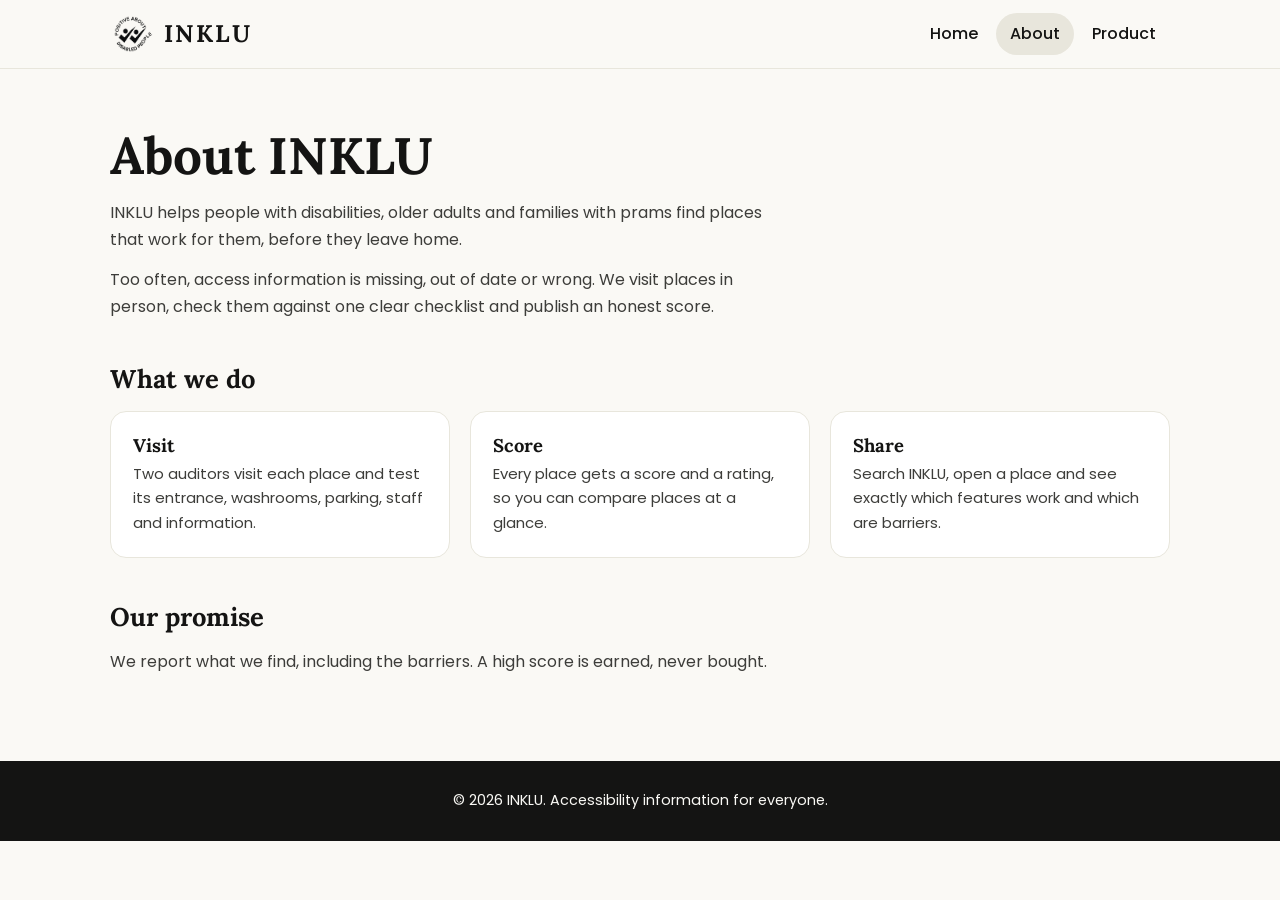
==== about.html @ 7511d856 "Add files via upload" ====
<!DOCTYPE html>
<html lang="en">
<head>
<meta charset="utf-8">
<meta name="viewport" content="width=device-width,initial-scale=1">
<title>About – INKLU</title>
<link href="https://fonts.googleapis.com/css2?family=Lora:wght@500;700&family=Poppins:wght@400;500;600&display=swap" rel="stylesheet">
<link rel="stylesheet" href="style.css">
</head>
<body>
<a class="skip" href="#main">Skip to content</a>
<header><div class="wrap">
  <a class="brand" href="index.html"><img class="logo" src="inklu%20logo.png" alt="">INKLU</a>
  <nav aria-label="Main"><a href="index.html">Home</a><a href="about.html" aria-current="page">About</a><a href="product.html">Product</a></nav>
</div></header>

<main id="main" class="page"><div class="wrap">
  <h1>About INKLU</h1>
  <p>INKLU helps people with disabilities, older adults and families with prams find places that work for them, before they leave home.</p>
  <p>Too often, access information is missing, out of date or wrong. We visit places in person, check them against one clear checklist and publish an honest score.</p>

  <h2>What we do</h2>
  <div class="cols">
    <div class="box"><h3>Visit</h3><p>Two auditors visit each place and test its entrance, washrooms, parking, staff and information.</p></div>
    <div class="box"><h3>Score</h3><p>Every place gets a score and a rating, so you can compare places at a glance.</p></div>
    <div class="box"><h3>Share</h3><p>Search INKLU, open a place and see exactly which features work and which are barriers.</p></div>
  </div>

  <h2>Our promise</h2>
  <p>We report what we find, including the barriers. A high score is earned, never bought.</p>
</div></main>

<footer><div class="wrap">© 2026 INKLU. Accessibility information for everyone.</div></footer>
<script src="script.js"></script>
</body>
</html>
---- style.css ----
/* INKLU – palette follows Claude's marketing colours */
:root {
    --bg: #faf9f5;
    --sand: #e8e6dc;
    --ink: #141413;
    --ink2: #3d3d3a;
    --gray: #b0aea5;
    --clay: #d97757;
    --clay-d: #a8492a;
    --blue: #6a9bcc;
    --green: #788c5d;
    --r: 16px
}

* {
    box-sizing: border-box;
    margin: 0
}

body {
    font: 16px/1.65 Poppins, system-ui, sans-serif;
    background: var(--bg);
    color: var(--ink)
}

h1,
h2,
h3,
.brand {
    font-family: Lora, Georgia, serif;
    line-height: 1.2
}

a {
    color: var(--clay-d)
}

:focus-visible {
    outline: 3px solid var(--blue);
    outline-offset: 3px
}

.skip {
    position: absolute;
    left: -999px
}

.skip:focus {
    left: 8px;
    top: 8px;
    background: #fff;
    padding: 8px 12px;
    z-index: 20
}

.wrap {
    max-width: 1100px;
    margin: auto;
    padding: 0 20px
}

header {
    background: var(--bg);
    border-bottom: 1px solid var(--sand);
    position: sticky;
    top: 0;
    z-index: 5
}

header .wrap {
    display: flex;
    align-items: center;
    justify-content: space-between;
    gap: 8px 16px;
    flex-wrap: wrap;
    min-height: 68px
}

.brand {
    display: flex;
    align-items: center;
    gap: 10px;
    font-size: 1.5rem;
    font-weight: 700;
    letter-spacing: .08em;
    color: var(--ink);
    text-decoration: none
}

.logo {
    width: 44px;
    height: 44px;
    display: block
}

.brand .logo {
    object-fit: contain;
    mix-blend-mode: multiply
}

nav {
    display: flex;
    gap: 4px
}

nav a {
    padding: 8px 14px;
    border-radius: 99px;
    color: var(--ink);
    text-decoration: none;
    font-weight: 500
}

nav a:hover,
nav a[aria-current] {
    background: var(--sand)
}

.hero {
    text-align: center;
    padding: 56px 0 0
}

.hero h1,
.page h1 {
    font-size: clamp(2rem, 5vw, 3.2rem)
}

.hero p {
    max-width: 560px;
    margin: 14px auto 26px;
    color: var(--ink2)
}

form {
    display: flex;
    max-width: 520px;
    margin: auto;
    border: 2px solid var(--ink);
    border-radius: 99px;
    background: #fff;
    overflow: hidden
}

.search-sticky {
    position: sticky;
    top: 68px;
    z-index: 4;
    padding-bottom: 28px;
    background: var(--bg)
}

form:focus-within {
    border-color: var(--clay-d);
    box-shadow: 0 0 0 3px #d9775766
}

form input {
    flex: 1;
    min-width: 0;
    border: 0;
    padding: 12px 20px;
    font: inherit;
    background: none
}

form input:focus {
    outline: none
}

form button {
    border: 0;
    background: var(--clay);
    color: var(--ink);
    padding: 0 20px;
    cursor: pointer
}

form button:hover {
    background: var(--ink);
    color: var(--bg)
}

.empty {
    text-align: center;
    color: var(--ink2);
    padding: 24px
}

.grid {
    list-style: none;
    padding: 0;
    display: grid;
    grid-template-columns: repeat(3, 1fr);
    gap: 24px;
    margin: 24px 0 64px
}

@media(max-width:900px) {
    .grid {
        grid-template-columns: repeat(2, 1fr)
    }
}

@media(max-width:580px) {
    .grid {
        grid-template-columns: 1fr
    }
}

.card {
    width: 100%;
    height: 100%;
    display: flex;
    flex-direction: column;
    gap: 6px;
    text-align: left;
    font: inherit;
    color: inherit;
    background: #fff;
    border: 1px solid var(--sand);
    border-radius: var(--r);
    padding: 12px 12px 18px;
    cursor: pointer;
    transition: transform .25s, box-shadow .25s, border-color .25s
}

.card:hover,
.card:focus-visible {
    transform: translateY(-6px);
    box-shadow: 0 14px 28px #14141322;
    border-color: var(--clay)
}

.thumb {
    display: grid;
    place-items: center;
    aspect-ratio: 4/3;
    background: var(--sand);
    border-radius: 10px;
    overflow: hidden;
    color: var(--ink2);
    margin-bottom: 6px
}

.thumb:empty::before {
    content: "Photo"
}

.thumb img {
    width: 100%;
    height: 100%;
    object-fit: cover;
    transition: transform .4s
}

.card:hover img {
    transform: scale(1.06)
}

.card-name {
    font: 700 1.15rem Lora, Georgia, serif
}

.card-desc {
    flex: 1;
    color: var(--ink2);
    font-size: .92rem
}

.card-score {
    font-weight: 700;
    color: var(--clay-d)
}

dialog[open] {
    display: flex;
    flex-direction: column;
    margin: auto;
    border: 0;
    border-radius: 20px;
    padding: 0;
    width: min(790px, calc(94vw - 70px));
    height: min(90vh, 800px);
    max-height: 90vh;
    background: var(--bg);
    color: var(--ink);
    overflow: hidden
}

dialog::backdrop {
    background: #141413b8
}

.modal-in {
    position: relative;
    display: flex;
    flex: 1;
    flex-direction: column;
    min-height: 0;
    overflow: hidden;
    padding: 24px
}

#m-body {
    display: flex;
    flex: 1;
    flex-direction: column;
    min-height: 0;
    overflow: hidden
}

.close {
    position: absolute;
    top: 12px;
    right: 12px;
    width: 40px;
    height: 40px;
    border-radius: 50%;
    border: 0;
    background: var(--sand);
    font-size: 1.5rem;
    line-height: 1;
    cursor: pointer;
    z-index: 1
}

.close:hover {
    background: var(--clay)
}

.m-top {
    display: grid;
    grid-template-columns: 1fr 1.2fr;
    gap: 24px;
    flex: none;
    margin: 8px 0 12px
}

@media(max-width:640px) {
    .m-top {
        grid-template-columns: 1fr
    }

    .m-top .thumb {
        height: 180px;
        aspect-ratio: auto
    }
}

.m-top h2 {
    font-size: 1.7rem;
    padding-right: 44px;
    margin-bottom: 8px
}

.m-score {
    font-weight: 700;
    margin-top: 14px
}

.m-details {
    flex: 1;
    min-height: 0;
    overflow-y: auto;
    overscroll-behavior: contain
}

details {
    border: 1px solid var(--sand);
    border-radius: 12px;
    background: #fff;
    margin-top: 10px
}

summary {
    display: flex;
    gap: 12px;
    padding: 14px 16px;
    font-weight: 600;
    cursor: pointer;
    list-style: none
}

summary::-webkit-details-marker {
    display: none
}

summary span:first-child {
    flex: 1
}

summary::after {
    content: "\25B6";
    font-size: .8rem;
    transition: transform .2s
}

details[open] summary::after {
    transform: rotate(90deg)
}

details ul {
    list-style: none;
    padding: 0 16px 8px
}

details li {
    display: flex;
    justify-content: space-between;
    gap: 12px;
    padding: 9px 0;
    border-top: 1px solid var(--sand);
    font-size: .9rem
}

.chip {
    display: inline-block;
    margin-left: 6px;
    padding: 1px 12px;
    border-radius: 99px;
    background: var(--sand);
    color: var(--ink);
    font-size: .78rem;
    font-weight: 600;
    white-space: nowrap;
    height: fit-content
}

.Y,
.r0 {
    background: var(--green)
}

.N,
.r2 {
    background: var(--clay)
}

.r1 {
    background: var(--blue)
}

.r3 {
    background: var(--gray)
}

.page {
    padding: 56px 0 72px
}

.page>.wrap>p {
    max-width: 680px;
    margin: 14px 0;
    color: var(--ink2)
}

.page h2 {
    font-size: 1.6rem;
    margin: 44px 0 16px
}

.cols {
    display: grid;
    grid-template-columns: repeat(auto-fit, minmax(240px, 1fr));
    gap: 20px
}

.box {
    background: #fff;
    border: 1px solid var(--sand);
    border-radius: var(--r);
    padding: 22px;
    transition: transform .25s, box-shadow .25s
}

.box:hover {
    transform: translateY(-4px);
    box-shadow: 0 12px 24px #14141320
}

.box h3 {
    font-size: 1.15rem;
    margin-bottom: 6px
}

.box p {
    color: var(--ink2);
    font-size: .93rem
}

footer {
    background: var(--ink);
    color: var(--bg);
    padding: 28px 0;
    text-align: center;
    font-size: .9rem
}

@media(prefers-reduced-motion:reduce) {
    * {
        transition: none !important
    }
}
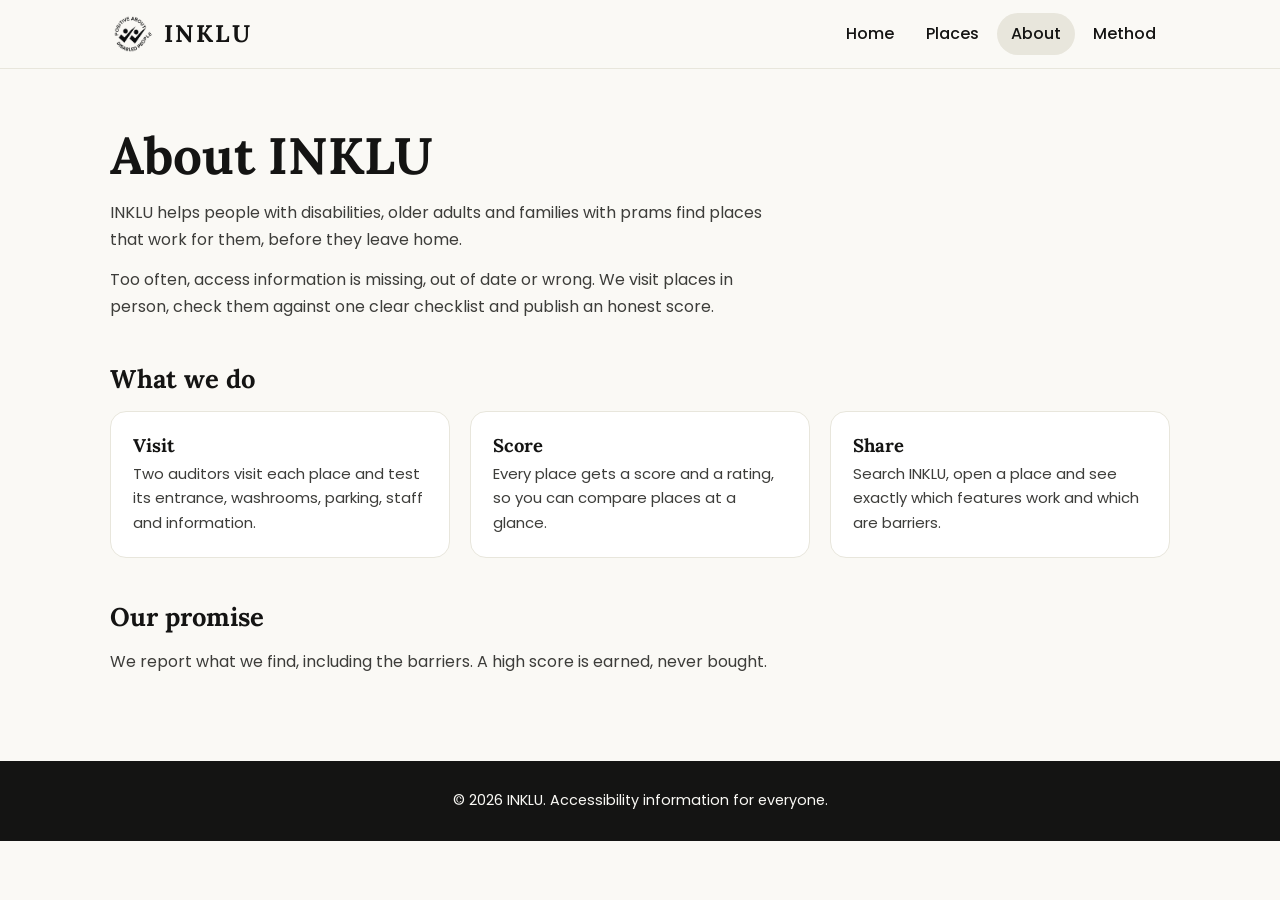
==== commit 08a25555: "Update about.html" ====
--- a/about.html
+++ b/about.html
@@ -11,7 +11,7 @@
 <a class="skip" href="#main">Skip to content</a>
 <header><div class="wrap">
   <a class="brand" href="index.html"><img class="logo" src="inklu%20logo.png" alt="">INKLU</a>
-  <nav aria-label="Main"><a href="index.html">Home</a><a href="about.html" aria-current="page">About</a><a href="product.html">Product</a></nav>
+  <nav aria-label="Main"><a href="index.html">Home</a><a href="places.html">Places</a><a href="about.html" aria-current="page">About</a><a href="product.html">Method</a></nav>
 </div></header>
 
 <main id="main" class="page"><div class="wrap">
--- a/style.css
+++ b/style.css
@@ -132,6 +132,175 @@
     color: var(--ink2)
 }
 
+.hero2 {
+    display: grid;
+    grid-template-columns: minmax(0, 1.4fr) minmax(280px, .8fr);
+    align-items: center;
+    gap: 48px;
+    padding: 64px 0 48px
+}
+
+.hero2 h1 {
+    font-size: clamp(2.4rem, 6vw, 4.2rem);
+    max-width: 640px
+}
+
+.hero2 p {
+    max-width: 620px;
+    margin: 18px 0 24px;
+    color: var(--ink2)
+}
+
+.hero2 form {
+    margin: 0 0 18px;
+    max-width: 560px
+}
+
+.key {
+    padding: 26px;
+    background: #fff;
+    border: 1px solid var(--sand);
+    border-radius: var(--r)
+}
+
+.key h2 {
+    font-size: 1.3rem;
+    margin-bottom: 16px
+}
+
+.key ul {
+    list-style: none;
+    padding: 0
+}
+
+.key li {
+    display: flex;
+    align-items: center;
+    justify-content: space-between;
+    gap: 12px;
+    padding: 10px 0;
+    border-top: 1px solid var(--sand);
+    font-size: .9rem
+}
+
+.key small {
+    display: block;
+    margin-top: 12px;
+    color: var(--ink2)
+}
+
+.btns {
+    display: flex;
+    flex-wrap: wrap;
+    gap: 10px
+}
+
+.btn {
+    display: inline-flex;
+    align-items: center;
+    justify-content: center;
+    min-height: 46px;
+    padding: 10px 20px;
+    border: 2px solid var(--clay);
+    border-radius: 99px;
+    background: var(--clay);
+    color: var(--ink);
+    font-weight: 600;
+    text-decoration: none;
+    transition: background .2s, color .2s, transform .2s
+}
+
+.btn:hover {
+    background: var(--ink);
+    border-color: var(--ink);
+    color: var(--bg);
+    transform: translateY(-2px)
+}
+
+.btn.o {
+    background: transparent;
+    border-color: var(--ink);
+    color: var(--ink)
+}
+
+.btn.o:hover {
+    background: var(--ink);
+    color: var(--bg)
+}
+
+.stats {
+    display: grid;
+    grid-template-columns: repeat(4, 1fr);
+    gap: 16px;
+    padding: 22px;
+    background: var(--sand);
+    border-radius: var(--r)
+}
+
+.stats div {
+    display: flex;
+    flex-direction: column;
+    color: var(--ink2);
+    font-size: .9rem
+}
+
+.stats b {
+    color: var(--ink);
+    font: 700 1.8rem/1.2 Lora, Georgia, serif
+}
+
+.sec {
+    margin: 64px 0
+}
+
+.sec h2,
+.cta h2 {
+    font-size: clamp(1.7rem, 3vw, 2.3rem)
+}
+
+.sec > p,
+.cta p {
+    margin: 10px 0 24px;
+    color: var(--ink2)
+}
+
+.sec .grid {
+    margin: 24px 0
+}
+
+.sec > .btn {
+    margin-top: 4px
+}
+
+.box .n {
+    display: inline-grid;
+    place-items: center;
+    width: 34px;
+    height: 34px;
+    margin-bottom: 14px;
+    border-radius: 50%;
+    background: var(--sand);
+    font-weight: 700
+}
+
+.cta {
+    margin: 72px 0;
+    padding: clamp(28px, 6vw, 56px);
+    border-radius: var(--r);
+    background: var(--ink);
+    color: var(--bg);
+    text-align: center
+}
+
+.cta p {
+    color: #e8e6dc
+}
+
+.cta .btn {
+    background: var(--clay);
+    color: var(--ink)
+}
+
 form {
     display: flex;
     max-width: 520px;
@@ -200,11 +369,38 @@
     .grid {
         grid-template-columns: repeat(2, 1fr)
     }
+
+    .hero2 {
+        grid-template-columns: 1fr;
+        gap: 28px
+    }
 }
 
 @media(max-width:580px) {
     .grid {
         grid-template-columns: 1fr
+    }
+
+    .hero2 {
+        padding: 44px 0 32px
+    }
+
+    .stats {
+        grid-template-columns: repeat(2, 1fr);
+        gap: 20px
+    }
+
+    .key {
+        padding: 20px
+    }
+
+    .key li {
+        gap: 6px;
+        font-size: .82rem
+    }
+
+    .btns .btn {
+        flex: 1 1 100%
     }
 }
 
@@ -501,4 +697,4 @@
     * {
         transition: none !important
     }
-}+}
